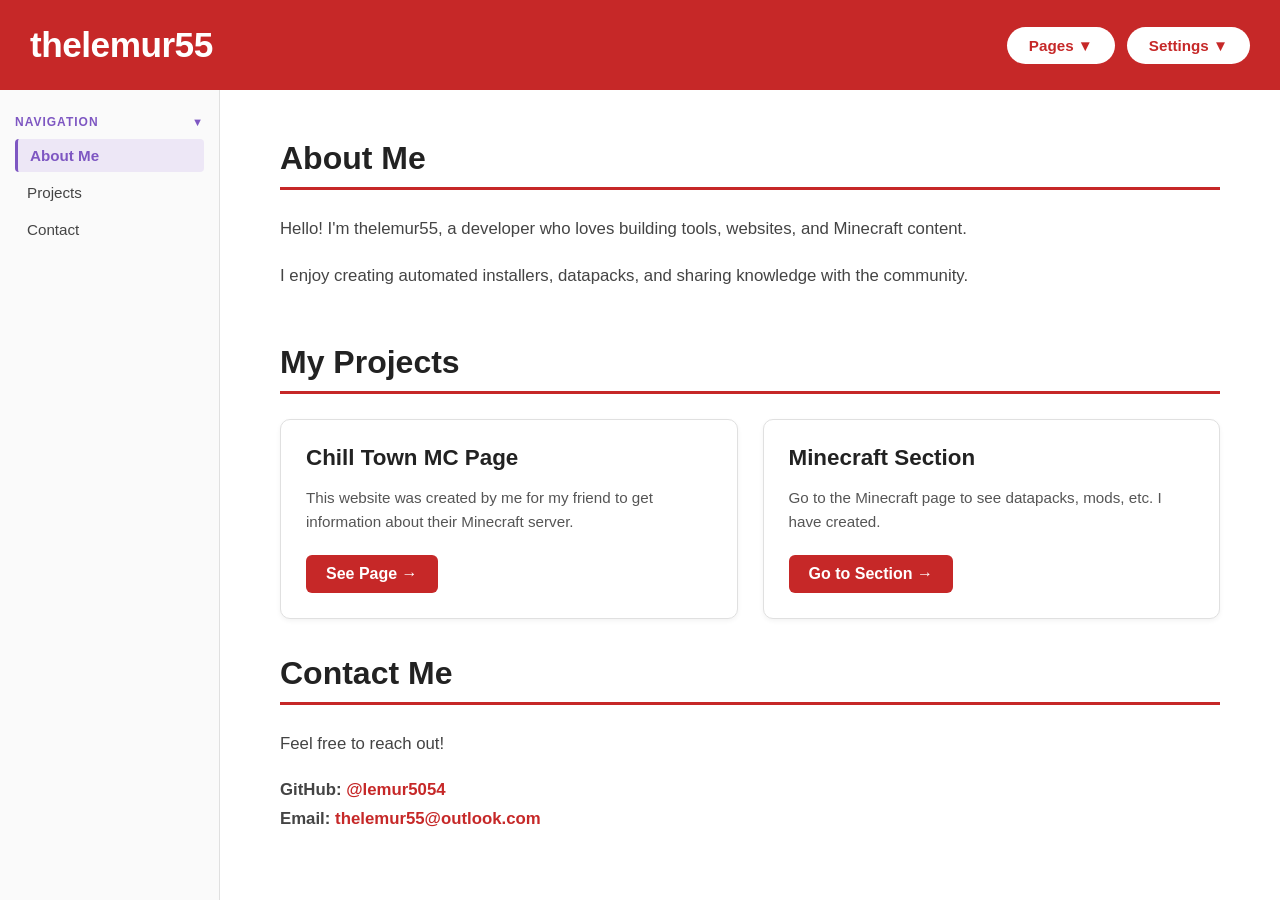
==== about.html @ 1b97e81f "New Site Upload" ====
<!DOCTYPE html>
<html lang="en">
<head>
    <meta charset="UTF-8">
    <meta name="viewport" content="width=device-width, initial-scale=1.0">
    <title>thelemur55 - About Me</title>
    <link rel="stylesheet" href="style.css">
</head>
<body>

    <!-- Top Banner -->
    <div id="header-container"></div>

    <!-- Main Layout -->
    <div class="main-layout">

        <!-- Sidebar -->
        <nav class="sidebar">
            <div class="sidebar-section">
                <h3 class="section-label toggle-btn">NAVIGATION <span class="arrow">▼</span></h3>
                <ul class="sidebar-list">
                    <li><a href="#about-me" class="active">About Me</a></li>
                    <li><a href="#projects">Projects</a></li>
                    <li><a href="#contact">Contact</a></li>
                </ul>
            </div>
        </nav>

        <!-- Content Area -->
        <main class="content">

            <!-- About Me Section -->
            <section id="about-me">
                <h2 class="page-title">About Me</h2>
                <hr class="title-divider">
                <p>Hello! I'm thelemur55, a developer who loves building tools, websites, and Minecraft content.</p>
                <p>I enjoy creating automated installers, datapacks, and sharing knowledge with the community.</p>
            </section>

            <br><br>

            <!-- Projects Section -->
            <section id="projects">
                <h2 class="page-title">My Projects</h2>
                <hr class="title-divider">
                <div class="card-grid">
                    
                    <!-- Project Card 1 -->
                    <div class="card">
                        <h3>Chill Town MC Page</h3>
                        <p>This website was created by me for my friend to get information about their Minecraft server.</p>
                        <a href="https://neocities.org" class="card-btn" target="_blank">See Page &rarr;</a>
                    </div>

                    <!-- Project Card 2 -->
                    <div class="card">
                        <h3>Minecraft Section</h3>
                        <p>Go to the Minecraft page to see datapacks, mods, etc. I have created.</p>
                        <a href="minecraft.html" class="card-btn">Go to Section &rarr;</a>
                    </div>

                </div>
            </section>

            <br><br>

            <!-- Contact Section -->
            <section id="contact">
                <h2 class="page-title">Contact Me</h2>
                <hr class="title-divider">
                <p>Feel free to reach out!</p>
                <p>
                    <strong>GitHub:</strong> <a href="https://github.com/lemur5054" target="_blank" class="contact-link">@lemur5054</a><br>
                    <strong>Email:</strong> <a href="mailto:thelemur55@outlook.com" class="contact-link">thelemur55@outlook.com</a>
                </p>
            </section>

        </main>

    </div>

    <script src="script.js"></script>
</body>
</html>
---- style.css ----
/* ---------- Reset ---------- */
* {
    margin: 0;
    padding: 0;
    box-sizing: border-box;
}

/* ---------- Base Layout (Locks the page to the screen) ---------- */
body {
    font-family: 'Segoe UI', Arial, sans-serif;
    background-color: #ffffff;
    color: #333;
    height: 100vh;
    overflow: hidden;
    display: flex;
    flex-direction: column;
}

/* ---------- Banner (Fixed at top, 10% height) ---------- */
.banner {
    height: 10vh;
    background-color: #c62828;
    display: flex;
    align-items: center;
    justify-content: space-between;
    padding: 0 30px;
    flex-shrink: 0;
}

.site-title {
    color: #ffffff;
    font-size: 2.2rem;
    font-weight: 700;
    letter-spacing: -0.5px;
    text-decoration: none; /* Removes the default link underline */
    cursor: pointer;
    transition: opacity 0.2s, transform 0.2s;
}

.site-title:hover {
    opacity: 0.85;
    transform: scale(1.02);
}

.banner-right {
    display: flex;
    gap: 12px;
    align-items: center;
}

.nav-btn {
    background-color: #ffffff;
    color: #c62828;
    border: none;
    padding: 10px 22px;
    border-radius: 25px;
    font-size: 0.95rem;
    font-weight: 600;
    cursor: pointer;
    transition: background-color 0.2s, transform 0.1s;
}

.nav-btn:hover {
    background-color: #f5f5f5;
    transform: translateY(-1px);
}

/* ---------- Header Dropdown ---------- */
.dropdown {
    position: relative;
    display: inline-block;
}

.dropdown-content {
    display: none;
    position: absolute;
    right: 0;
    top: 100%;
    margin-top: 10px;
    background-color: #ffffff;
    min-width: 200px;
    box-shadow: 0px 8px 16px 0px rgba(0,0,0,0.15);
    border-radius: 8px;
    overflow: hidden;
    z-index: 1000;
    border: 1px solid #e0e0e0;
}

.dropdown-content.show {
    display: block;
}

.dropdown-content a {
    color: #333;
    padding: 12px 20px;
    text-decoration: none;
    display: block;
    font-size: 0.95rem;
    transition: background-color 0.2s, color 0.2s;
}

.dropdown-content a:hover {
    background-color: #c62828;
    color: #ffffff;
}

/* ---------- Main Layout (Fills remaining 90%) ---------- */
.main-layout {
    display: flex;
    flex: 1;
    overflow: hidden;
}

/* ---------- Sidebar (Fixed on left) ---------- */
.sidebar {
    width: 220px;
    background-color: #fafafa;
    border-right: 1px solid #e0e0e0;
    padding: 25px 15px;
    flex-shrink: 0;
    overflow-y: auto;
}

.sidebar-section {
    margin-bottom: 25px;
}

.section-label {
    font-size: 0.75rem;
    font-weight: 700;
    color: #7e57c2;
    letter-spacing: 1px;
    margin-bottom: 10px;
    text-transform: uppercase;
}

.sidebar ul {
    list-style: none;
}

.sidebar ul li {
    margin-bottom: 4px;
}

.sidebar ul li a {
    display: block;
    text-decoration: none;
    color: #444;
    padding: 8px 12px;
    border-radius: 4px;
    font-size: 0.95rem;
    transition: background-color 0.2s, color 0.2s;
}

.sidebar ul li a:hover {
    background-color: #ede7f6;
    color: #5e35b1;
}

.sidebar ul li a.active {
    background-color: #ede7f6;
    color: #7e57c2;
    font-weight: 600;
    border-left: 3px solid #7e57c2;
}

/* ---------- Sidebar Toggle / Collapse ---------- */
.toggle-btn {
    cursor: pointer;
    display: flex;
    justify-content: space-between;
    align-items: center;
    user-select: none;
}

.sidebar-list {
    list-style: none;
    padding-left: 0;
    max-height: 500px;
    overflow: hidden;
    transition: max-height 0.3s ease-in-out;
}

.sidebar-list.collapsed {
    max-height: 0;
}

.arrow {
    font-size: 0.7rem;
    transition: transform 0.3s ease;
}

.toggle-btn.collapsed .arrow {
    transform: rotate(-90deg);
}

/* ---------- Content Area (The ONLY part that scrolls) ---------- */
.content {
    flex: 1;
    padding: 50px 60px;
    overflow-y: auto;
    scroll-behavior: smooth;
}

.page-title {
    font-size: 2rem;
    color: #222;
    margin-bottom: 10px;
}

.title-divider {
    border: none;
    border-top: 3px solid #c62828;
    margin-bottom: 25px;
}

.content p {
    font-size: 1.05rem;
    line-height: 1.7;
    color: #444;
    margin-bottom: 18px;
}

/* ---------- Card Grid Layout ---------- */
.card-grid {
    display: grid;
    grid-template-columns: repeat(auto-fill, minmax(320px, 1fr));
    gap: 25px;
    margin-top: 20px;
}

/* ---------- Individual Card ---------- */
.card {
    background-color: #ffffff;
    border: 1px solid #e0e0e0;
    border-radius: 10px;
    padding: 25px;
    display: flex;
    flex-direction: column;
    box-shadow: 0 2px 5px rgba(0,0,0,0.05);
    transition: transform 0.2s, box-shadow 0.2s;
}

.card:hover {
    transform: translateY(-3px);
    box-shadow: 0 5px 15px rgba(0,0,0,0.1);
}

.card h3 {
    font-size: 1.4rem;
    color: #222;
    margin-bottom: 15px;
}

.card p {
    font-size: 0.95rem;
    line-height: 1.6;
    color: #555;
    margin-bottom: 20px;
    flex-grow: 1;
}

/* ---------- Card Thumbnail Image ---------- */
.card-thumbnail {
    width: 100%;
    height: 180px;
    object-fit: cover;
    border-radius: 6px;
    margin-bottom: 15px;
    background-color: #f0f0f0;
}

/* ---------- Red Button inside Card ---------- */
.card-btn {
    display: inline-block;
    background-color: #c62828;
    color: #ffffff;
    text-decoration: none;
    padding: 10px 20px;
    border-radius: 6px;
    font-weight: 600;
    align-self: flex-start;
    transition: background-color 0.2s;
    margin-bottom: 0;
}

.card-btn:hover {
    background-color: #a31f1f;
}

/* ---------- Multiple Buttons in a Card ---------- */
.card-btn-group {
    display: flex;
    flex-direction: column;
    gap: 8px;
    margin-top: auto;
}

.card-btn-group .card-btn {
    align-self: flex-start;
}

/* ---------- Horizontal Card Layout (For Music) ---------- */
.horizontal-card {
    display: flex;
    align-items: center;
    justify-content: space-between;
    background-color: #ffffff;
    border: 1px solid #e0e0e0;
    border-radius: 10px;
    padding: 30px 35px;
    margin-top: 25px;
    box-shadow: 0 2px 5px rgba(0,0,0,0.05);
    gap: 30px;
}

.horizontal-card-content {
    flex: 1;
}

.horizontal-card-content h3 {
    font-size: 1.6rem;
    color: #222;
    margin-bottom: 15px;
}

.horizontal-card-content p {
    font-size: 1.05rem;
    line-height: 1.6;
    color: #444;
    margin-bottom: 25px;
}

.horizontal-card-image {
    flex-shrink: 0;
    width: 220px;
    height: 220px;
    border-radius: 10px;
    overflow: hidden;
    background-color: #f0f0f0;
}

.horizontal-card-image img {
    width: 100%;
    height: 100%;
    object-fit: cover;
    border-radius: 10px;
}

/* ---------- Horizontal Button Row ---------- */
.horizontal-btn-group {
    display: flex;
    flex-wrap: wrap;
    gap: 12px;
}

/* ---------- Contact Links ---------- */
.contact-link {
    color: #c62828;
    text-decoration: none;
    font-weight: 600;
    transition: color 0.2s;
}

.contact-link:hover {
    color: #a31f1f;
    text-decoration: underline;
}

/* ---------- Tutorial Steps (For Minecraft Page) ---------- */
.tutorial-step {
    background-color: #f9f9f9;
    border-left: 4px solid #c62828;
    padding: 20px 25px;
    margin-bottom: 20px;
    border-radius: 0 8px 8px 0;
}

.tutorial-step h3 {
    font-size: 1.3rem;
    color: #222;
    margin-bottom: 10px;
}

.tutorial-step p {
    font-size: 1rem;
    line-height: 1.6;
    color: #444;
    margin-bottom: 15px;
}

.tutorial-step code {
    background-color: #e0e0e0;
    padding: 2px 6px;
    border-radius: 4px;
    font-family: monospace;
    font-size: 0.9em;
}

.tutorial-step .card-btn {
    margin-top: 5px;
}
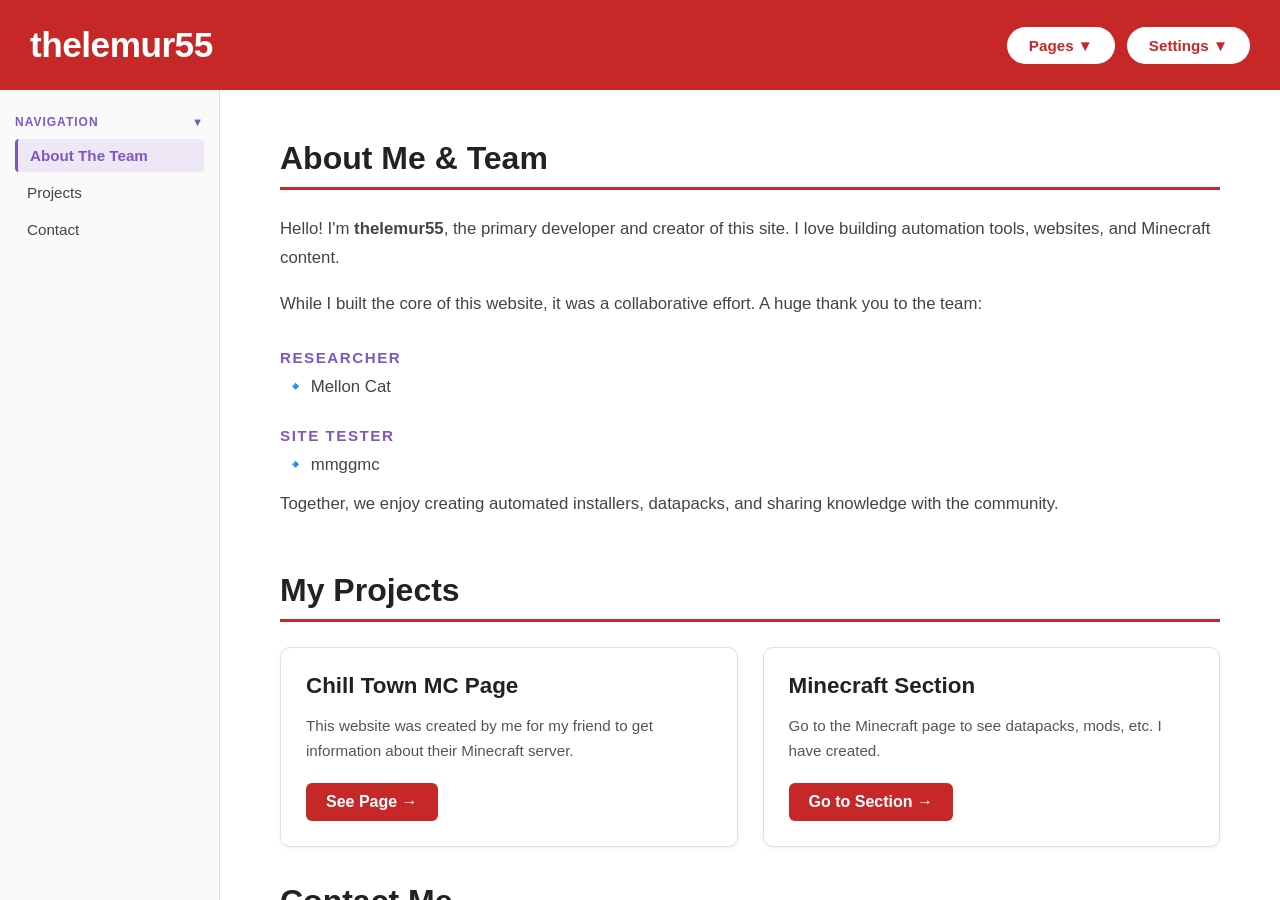
==== commit 569335e6: "updates and a tutrail page added" ====
--- a/about.html
+++ b/about.html
@@ -4,11 +4,18 @@
     <meta charset="UTF-8">
     <meta name="viewport" content="width=device-width, initial-scale=1.0">
     <title>thelemur55 - About Me</title>
+    <link rel="icon" type="image/x-icon" href="database/icon/favicon.ico">
+    <link rel="icon" type="image/png" sizes="16x16" href="database/icon/favicon-16x16.png">
+    <link rel="icon" type="image/png" sizes="32x32" href="database/icon/favicon-32x32.png">
+    <link rel="apple-touch-icon" sizes="180x180" href="database/icon/apple-touch-icon.png">
+    <link rel="icon" type="image/png" sizes="192x192" href="database/icon/android-chrome-192x192.png">
+    <link rel="icon" type="image/png" sizes="512x512" href="database/icon/android-chrome-512x512.png">
+    <link rel="manifest" href="database/icon/site.webmanifest">
     <link rel="stylesheet" href="style.css">
 </head>
 <body>
 
-    <!-- Top Banner -->
+    <!-- Reusable Header Container -->
     <div id="header-container"></div>
 
     <!-- Main Layout -->
@@ -19,7 +26,7 @@
             <div class="sidebar-section">
                 <h3 class="section-label toggle-btn">NAVIGATION <span class="arrow">▼</span></h3>
                 <ul class="sidebar-list">
-                    <li><a href="#about-me" class="active">About Me</a></li>
+                    <li><a href="#about-me" class="active">About The Team</a></li>
                     <li><a href="#projects">Projects</a></li>
                     <li><a href="#contact">Contact</a></li>
                 </ul>
@@ -29,12 +36,24 @@
         <!-- Content Area -->
         <main class="content">
 
-            <!-- About Me Section -->
+            <!-- About Me & Team Section -->
             <section id="about-me">
-                <h2 class="page-title">About Me</h2>
+                <h2 class="page-title">About Me & Team</h2>
                 <hr class="title-divider">
-                <p>Hello! I'm thelemur55, a developer who loves building tools, websites, and Minecraft content.</p>
-                <p>I enjoy creating automated installers, datapacks, and sharing knowledge with the community.</p>
+                <p>Hello! I'm <strong>thelemur55</strong>, the primary developer and creator of this site. I love building automation tools, websites, and Minecraft content.</p>
+                <p>While I built the core of this website, it was a collaborative effort. A huge thank you to the team:</p>
+
+                <h3 class="role-header">Researcher</h3>
+                <ul class="role-list">
+                    <li>🔹 Mellon Cat</li>
+                </ul>
+
+                <h3 class="role-header">Site Tester</h3>
+                <ul class="role-list">
+                    <li>🔹 mmggmc</li>
+                </ul>
+
+                <p>Together, we enjoy creating automated installers, datapacks, and sharing knowledge with the community.</p>
             </section>
 
             <br><br>
--- a/style.css
+++ b/style.css
@@ -399,4 +399,53 @@
 
 .tutorial-step .card-btn {
     margin-top: 5px;
+}
+
+/* ---------- Checklist Styling (For Tutorials Page) ---------- */
+.checklist {
+    list-style: none;
+    padding: 0;
+    margin-top: 10px;
+}
+
+.checklist li {
+    position: relative;
+    padding-left: 32px;
+    margin-bottom: 14px;
+    font-size: 1.05rem;
+    color: #444;
+    line-height: 1.6;
+}
+
+.checklist li::before {
+    content: '☐';
+    position: absolute;
+    left: 0;
+    top: 2px;
+    color: #c62828; /* Matches your red theme */
+    font-size: 1.2rem;
+    font-weight: bold;
+}
+
+/* ---------- Role Headers (For About Page) ---------- */
+.role-header {
+    font-size: 0.95rem;
+    font-weight: 700;
+    color: #7e57c2; /* Matches sidebar accent */
+    text-transform: uppercase;
+    letter-spacing: 1.5px;
+    margin-top: 30px;
+    margin-bottom: 10px;
+}
+
+.role-list {
+    list-style: none;
+    padding-left: 5px;
+    margin-bottom: 15px;
+}
+
+.role-list li {
+    font-size: 1.05rem;
+    color: #444;
+    margin-bottom: 6px;
 }
